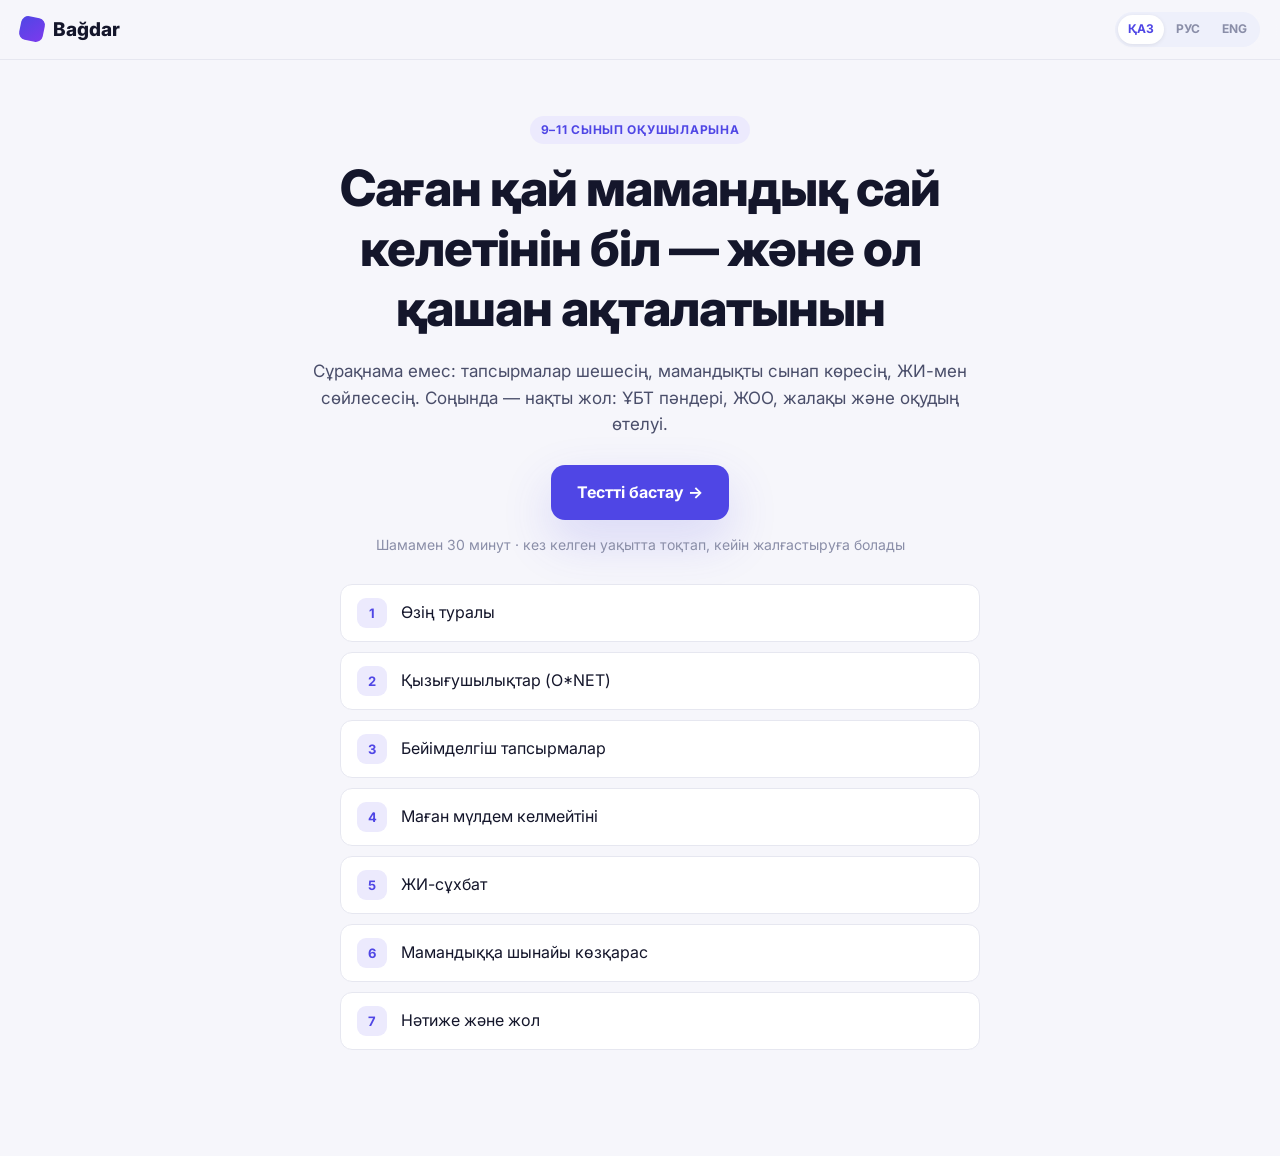
==== web/index.html @ 6731dbe7 "Bagdar: adaptive career guidance platform with education ROI model Co-Authored-By: Claude Opus 5.5 <" ====
<!DOCTYPE html>
<html lang="kk">
<head>
  <meta charset="UTF-8">
  <meta name="viewport" content="width=device-width, initial-scale=1, viewport-fit=cover">
  <title>Bağdar — мамандығыңды тап</title>
  <meta name="description" content="Мамандық таңдау тесті: қабілет, қызығушылық, ЖИ-сұхбат және білім инвестициясының өтелуі.">
  <link rel="preconnect" href="https://fonts.googleapis.com">
  <link rel="preconnect" href="https://fonts.gstatic.com" crossorigin>
  <link href="https://fonts.googleapis.com/css2?family=Inter:wght@400;500;600;700;800&display=swap" rel="stylesheet">
  <link rel="stylesheet" href="css/app.css">
</head>
<body>
  <header class="topbar" id="topbar">
    <a class="brand" href="#/" data-nav="home">
      <span class="brand__mark" aria-hidden="true"></span>Bağdar
    </a>
    <div class="topbar__progress" id="progress" hidden>
      <div class="topbar__bar"><div class="topbar__fill" id="progress-fill"></div></div>
      <span class="topbar__label" id="progress-label"></span>
    </div>
    <div class="langs" id="langs">
      <button data-lang="kk">ҚАЗ</button>
      <button data-lang="ru">РУС</button>
      <button data-lang="en">ENG</button>
    </div>
  </header>

  <main id="app" class="app" aria-live="polite"></main>

  <script type="module" src="js/main.js"></script>
</body>
</html>
---- web/css/app.css ----
/* =========================================================
   Bağdar — дизайн жүйесі
   ========================================================= */
:root {
  --ink: #14162b;
  --ink-2: #4a4e6a;
  --ink-3: #8a8ea8;
  --bg: #f6f6fb;
  --card: #ffffff;
  --line: #e6e7f0;
  --soft: #eef0fb;

  --brand: #4f46e5;
  --brand-2: #7c3aed;
  --brand-soft: #eceafd;
  --money: #f59e0b;
  --good: #10b981;
  --good-soft: #e7f8f1;
  --bad: #ef4444;
  --bad-soft: #fdecec;

  --r: 18px;
  --r-sm: 12px;
  --sh: 0 1px 2px rgba(20,22,43,.04), 0 8px 24px rgba(20,22,43,.06);
  --sh-lg: 0 20px 50px rgba(79,70,229,.18);
  --font: "Inter", system-ui, -apple-system, "Segoe UI", Roboto, sans-serif;
  --w: 720px;
}

* { box-sizing: border-box; }
html, body { margin: 0; }
body {
  font-family: var(--font); color: var(--ink); background: var(--bg);
  font-size: 16px; line-height: 1.55; -webkit-font-smoothing: antialiased;
}
button { font: inherit; cursor: pointer; color: inherit; }
h1, h2, h3 { margin: 0 0 .4em; line-height: 1.2; letter-spacing: -.02em; }
p { margin: 0 0 1em; }
[hidden] { display: none !important; }

/* ---------- Жоғарғы панель ---------- */
.topbar {
  position: sticky; top: 0; z-index: 20;
  display: flex; align-items: center; gap: 16px;
  padding: 12px 20px; background: rgba(246,246,251,.88);
  backdrop-filter: blur(12px); border-bottom: 1px solid var(--line);
}
.brand { display: flex; align-items: center; gap: 9px; font-weight: 800;
  font-size: 19px; color: var(--ink); text-decoration: none; }
.brand__mark { width: 24px; height: 24px; border-radius: 7px; transform: rotate(12deg);
  background: linear-gradient(135deg, var(--brand), var(--brand-2)); }
.topbar__progress { flex: 1; display: flex; align-items: center; gap: 10px; max-width: 420px; margin: 0 auto; }
.topbar__bar { flex: 1; height: 6px; background: var(--line); border-radius: 99px; overflow: hidden; }
.topbar__fill { height: 100%; width: 0; border-radius: 99px;
  background: linear-gradient(90deg, var(--brand), var(--brand-2)); transition: width .4s ease; }
.topbar__label { font-size: 12px; color: var(--ink-3); white-space: nowrap; font-weight: 600; }
.langs { display: flex; gap: 2px; background: var(--soft); padding: 3px; border-radius: 99px; margin-left: auto; }
.langs button { border: 0; background: none; padding: 5px 10px; border-radius: 99px;
  font-size: 12px; font-weight: 700; color: var(--ink-3); }
.langs button.on { background: var(--card); color: var(--brand); box-shadow: 0 1px 4px rgba(0,0,0,.08); }

/* ---------- Негізгі контейнер ---------- */
.app { max-width: var(--w); margin: 0 auto; padding: 28px 20px 80px; }
.screen { animation: in .35s ease both; }
@keyframes in { from { opacity: 0; transform: translateY(8px); } to { opacity: 1; transform: none; } }

.eyebrow { display: inline-block; font-size: 12px; font-weight: 700; letter-spacing: .06em;
  text-transform: uppercase; color: var(--brand); background: var(--brand-soft);
  padding: 5px 11px; border-radius: 99px; margin-bottom: 14px; }
.title { font-size: clamp(26px, 5vw, 36px); font-weight: 800; }
.lead { color: var(--ink-2); font-size: 17px; }
.muted { color: var(--ink-3); font-size: 14px; }

/* ---------- Батырмалар ---------- */
.btn { display: inline-flex; align-items: center; justify-content: center; gap: 8px;
  border: 0; border-radius: 14px; padding: 15px 26px; font-weight: 700; font-size: 16px;
  transition: transform .12s ease, box-shadow .12s ease, background .12s; }
.btn:active { transform: scale(.98); }
.btn--primary { background: var(--brand); color: #fff; box-shadow: var(--sh-lg); }
.btn--primary:hover { background: #4338ca; }
.btn--primary:disabled { background: var(--ink-3); box-shadow: none; cursor: not-allowed; }
.btn--ghost { background: var(--card); border: 1.5px solid var(--line); }
.btn--ghost:hover { border-color: var(--brand); color: var(--brand); }
.btn--block { width: 100%; }
.actions { display: flex; gap: 12px; margin-top: 28px; flex-wrap: wrap; }

/* ---------- Карточкалар ---------- */
.card { background: var(--card); border: 1px solid var(--line); border-radius: var(--r);
  padding: 22px; box-shadow: var(--sh); }
.stack > * + * { margin-top: 14px; }
.grid2 { display: grid; grid-template-columns: 1fr 1fr; gap: 12px; }

/* ---------- Таңдау нұсқалары ---------- */
.options { display: grid; gap: 10px; margin-top: 20px; }
.opt { display: flex; align-items: center; gap: 14px; width: 100%; text-align: left;
  background: var(--card); border: 1.5px solid var(--line); border-radius: var(--r-sm);
  padding: 15px 16px; font-size: 16px; transition: all .12s ease; }
.opt:hover { border-color: var(--brand); background: #fbfbff; }
.opt.on { border-color: var(--brand); background: var(--brand-soft); }
.opt__key { flex: none; width: 30px; height: 30px; border-radius: 9px; display: grid; place-items: center;
  background: var(--soft); font-weight: 800; font-size: 13px; color: var(--brand); }
.opt.on .opt__key { background: var(--brand); color: #fff; }
.opt__emoji { font-size: 22px; flex: none; }

.chips { display: flex; flex-wrap: wrap; gap: 8px; margin-top: 10px; }
.chip { border: 1.5px solid var(--line); background: var(--card); border-radius: 99px;
  padding: 9px 15px; font-size: 14px; font-weight: 600; }
.chip.on { border-color: var(--brand); background: var(--brand); color: #fff; }

.field { margin-top: 22px; }
.field__label { font-weight: 700; font-size: 15px; margin-bottom: 4px; display: block; }
select.input, input.input, textarea.input { width: 100%; font: inherit; padding: 13px 14px;
  border: 1.5px solid var(--line); border-radius: var(--r-sm); background: var(--card); margin-top: 8px; }
select.input:focus, input.input:focus, textarea.input:focus { outline: none; border-color: var(--brand); }

/* ---------- Тапсырмалар ---------- */
.q-counter { font-size: 13px; color: var(--ink-3); font-weight: 600; margin-bottom: 8px; }
.q-text { font-size: 21px; font-weight: 700; line-height: 1.35; }
.timer { display: inline-flex; align-items: center; gap: 6px; font-variant-numeric: tabular-nums;
  font-weight: 700; color: var(--brand); background: var(--brand-soft); padding: 5px 11px; border-radius: 99px; font-size: 14px; }
.figure { display: flex; justify-content: center; margin: 18px 0; }
.figure svg { max-width: 100%; height: auto; }

.schulte { display: grid; grid-template-columns: repeat(5, 1fr); gap: 6px; max-width: 380px; margin: 18px auto 0; }
.schulte button { aspect-ratio: 1; border: 1.5px solid var(--line); background: var(--card);
  border-radius: 10px; font-size: 20px; font-weight: 700; }
.schulte button.done { background: var(--good-soft); border-color: var(--good); color: var(--good); }
.schulte button.miss { animation: shake .3s; border-color: var(--bad); }
@keyframes shake { 25% { transform: translateX(-3px); } 75% { transform: translateX(3px); } }

.stroop-word { font-size: 52px; font-weight: 800; text-align: center; margin: 26px 0; letter-spacing: .02em; }

/* ---------- ЖИ-сұхбат ---------- */
.chat { display: flex; flex-direction: column; gap: 12px; margin-top: 18px; }
.msg { max-width: 86%; padding: 13px 16px; border-radius: 18px; font-size: 15.5px; }
.msg--ai { background: var(--card); border: 1px solid var(--line); border-bottom-left-radius: 6px; align-self: flex-start; }
.msg--me { background: var(--brand); color: #fff; border-bottom-right-radius: 6px; align-self: flex-end; }
.msg--typing { color: var(--ink-3); }
.composer { display: flex; gap: 10px; margin-top: 16px; position: sticky; bottom: 12px; }
.composer textarea { flex: 1; resize: none; margin: 0; min-height: 52px; }

/* ---------- Нәтижелер ---------- */
.rank { display: flex; align-items: center; gap: 14px; }
.rank__n { flex: none; width: 38px; height: 38px; border-radius: 12px; display: grid; place-items: center;
  font-weight: 800; background: var(--brand-soft); color: var(--brand); }
.rank__body { flex: 1; min-width: 0; }
.rank__name { font-weight: 800; font-size: 18px; }
.rank__pct { font-weight: 800; font-size: 22px; color: var(--brand); font-variant-numeric: tabular-nums; }
.meter { height: 8px; background: var(--line); border-radius: 99px; overflow: hidden; margin-top: 8px; }
.meter > div { height: 100%; border-radius: 99px; background: linear-gradient(90deg, var(--brand), var(--brand-2)); transition: width .8s ease; }

.why { margin-top: 12px; display: grid; gap: 6px; font-size: 14.5px; }
.why__row { display: flex; gap: 8px; }
.why__row--up { color: #047857; }
.why__row--down { color: #b45309; }
.quote { border-left: 3px solid var(--brand); padding: 6px 12px; color: var(--ink-2);
  font-style: italic; background: var(--soft); border-radius: 0 10px 10px 0; font-size: 14.5px; }

.banner { padding: 14px 16px; border-radius: var(--r-sm); font-size: 14.5px; }
.banner--info { background: var(--brand-soft); color: #3730a3; }
.banner--warn { background: #fff7e6; color: #92400e; }

.kpis { display: grid; grid-template-columns: repeat(2, 1fr); gap: 10px; }
.kpi { background: var(--soft); border-radius: var(--r-sm); padding: 14px; }
.kpi__v { font-size: 22px; font-weight: 800; font-variant-numeric: tabular-nums; }
.kpi__l { font-size: 12.5px; color: var(--ink-3); font-weight: 600; }
.kpi--good .kpi__v { color: var(--good); }
.kpi--bad .kpi__v { color: var(--bad); }

.table { width: 100%; border-collapse: collapse; font-size: 14.5px; }
.table td { padding: 10px 0; border-bottom: 1px solid var(--line); vertical-align: top; }
.table td:first-child { color: var(--ink-3); width: 42%; padding-right: 12px; }
.table td:last-child { font-weight: 600; }

.chart { width: 100%; height: auto; display: block; }
.tabs { display: flex; gap: 6px; background: var(--soft); padding: 4px; border-radius: 12px; }
.tabs button { flex: 1; border: 0; background: none; padding: 9px; border-radius: 9px; font-size: 14px; font-weight: 700; color: var(--ink-3); }
.tabs button.on { background: var(--card); color: var(--brand); box-shadow: 0 1px 4px rgba(0,0,0,.08); }

.day { display: grid; gap: 0; }
.day__row { display: grid; grid-template-columns: 58px 1fr; gap: 12px; padding: 9px 0; border-bottom: 1px dashed var(--line); font-size: 15px; }
.day__t { font-weight: 800; color: var(--brand); font-variant-numeric: tabular-nums; }
.places { display: grid; grid-template-columns: repeat(3, 1fr); gap: 10px; }
.place { background: var(--soft); border-radius: var(--r-sm); padding: 14px 10px; text-align: center; font-size: 13.5px; font-weight: 600; }
.place__e { font-size: 32px; display: block; margin-bottom: 6px; }

/* ---------- Басты бет ---------- */
.hero { text-align: center; padding: 28px 0 10px; }
.hero .title { font-size: clamp(32px, 7vw, 50px); }
.steps-list { display: grid; gap: 10px; margin-top: 28px; text-align: left; }
.steps-list li { list-style: none; display: flex; gap: 14px; align-items: center; background: var(--card);
  border: 1px solid var(--line); border-radius: var(--r-sm); padding: 13px 16px; }
.steps-list b { flex: none; width: 30px; height: 30px; border-radius: 9px; display: grid; place-items: center;
  background: var(--brand-soft); color: var(--brand); font-size: 13px; }
.steps-list ul { padding: 0; margin: 0; }

/* ---------- Сторис-карточка ---------- */
.story { aspect-ratio: 9/16; max-width: 340px; margin: 0 auto; border-radius: 26px; padding: 30px 24px;
  color: #fff; display: flex; flex-direction: column; justify-content: space-between;
  background: radial-gradient(120% 80% at 0% 0%, #7c3aed 0%, transparent 60%),
              radial-gradient(120% 80% at 100% 100%, #f59e0b 0%, transparent 55%), #1e1b4b;
  box-shadow: var(--sh-lg); }
.story__k { font-size: 13px; font-weight: 700; opacity: .8; letter-spacing: .08em; text-transform: uppercase; }
.story__arch { font-size: 34px; font-weight: 800; line-height: 1.1; margin: 10px 0; }
.story__emoji { font-size: 64px; }
.story__list { display: grid; gap: 8px; font-weight: 600; }
.story__brand { font-weight: 800; opacity: .9; }

@media (max-width: 560px) {
  .grid2, .kpis { grid-template-columns: 1fr 1fr; }
  .places { grid-template-columns: 1fr 1fr 1fr; }
  .q-text { font-size: 19px; }
  .topbar__label { display: none; }
}

/* ---------- 5 баллдық эмодзи шкаласы ---------- */
.scale { display: grid; grid-template-columns: repeat(5, 1fr); gap: 8px; margin-top: 22px; }
.scale__btn { display: flex; flex-direction: column; align-items: center; gap: 6px; padding: 14px 4px;
  background: var(--card); border: 1.5px solid var(--line); border-radius: var(--r-sm); transition: all .12s ease; }
.scale__btn:hover { border-color: var(--brand); transform: translateY(-2px); }
.scale__btn.on { border-color: var(--brand); background: var(--brand-soft); }
.scale__btn--mid { background: var(--soft); }
.scale__e { font-size: 30px; line-height: 1; }
.scale__l { font-size: 12px; font-weight: 600; color: var(--ink-2); text-align: center; line-height: 1.25; }

/* ---------- Қиындық деңгейі ---------- */
.lvl { display: flex; gap: 4px; margin: 2px 0 12px; }
.lvl i { width: 22px; height: 5px; border-radius: 99px; background: var(--line); }
.lvl i.on { background: var(--brand); }

/* ---------- Кеңсе тапсырмасы ---------- */
.codes { display: flex; align-items: center; justify-content: center; gap: 14px; margin: 26px 0 6px; flex-wrap: wrap; }
.code { font: 700 26px/1 ui-monospace, "SF Mono", Menlo, monospace; letter-spacing: .08em; padding: 16px 18px;
  background: var(--card); border: 1.5px solid var(--line); border-radius: var(--r-sm); }

/* ---------- Үш тірек ---------- */
.pillars { display: grid; gap: 7px; margin-top: 12px; }
.pillar { display: grid; grid-template-columns: 128px 1fr 44px; align-items: center; gap: 10px; font-size: 13.5px; }
.pillar .meter { margin: 0; }
.pillar__l { color: var(--ink-2); font-weight: 600; }
.pillar__v { text-align: right; font-weight: 700; font-variant-numeric: tabular-nums; }
details summary { list-style: none; } details summary::-webkit-details-marker { display: none; }

@media (max-width: 560px) {
  .scale { gap: 5px; } .scale__e { font-size: 26px; } .scale__l { font-size: 10.5px; }
  .pillar { grid-template-columns: 104px 1fr 40px; font-size: 12.5px; }
  .code { font-size: 20px; }
}
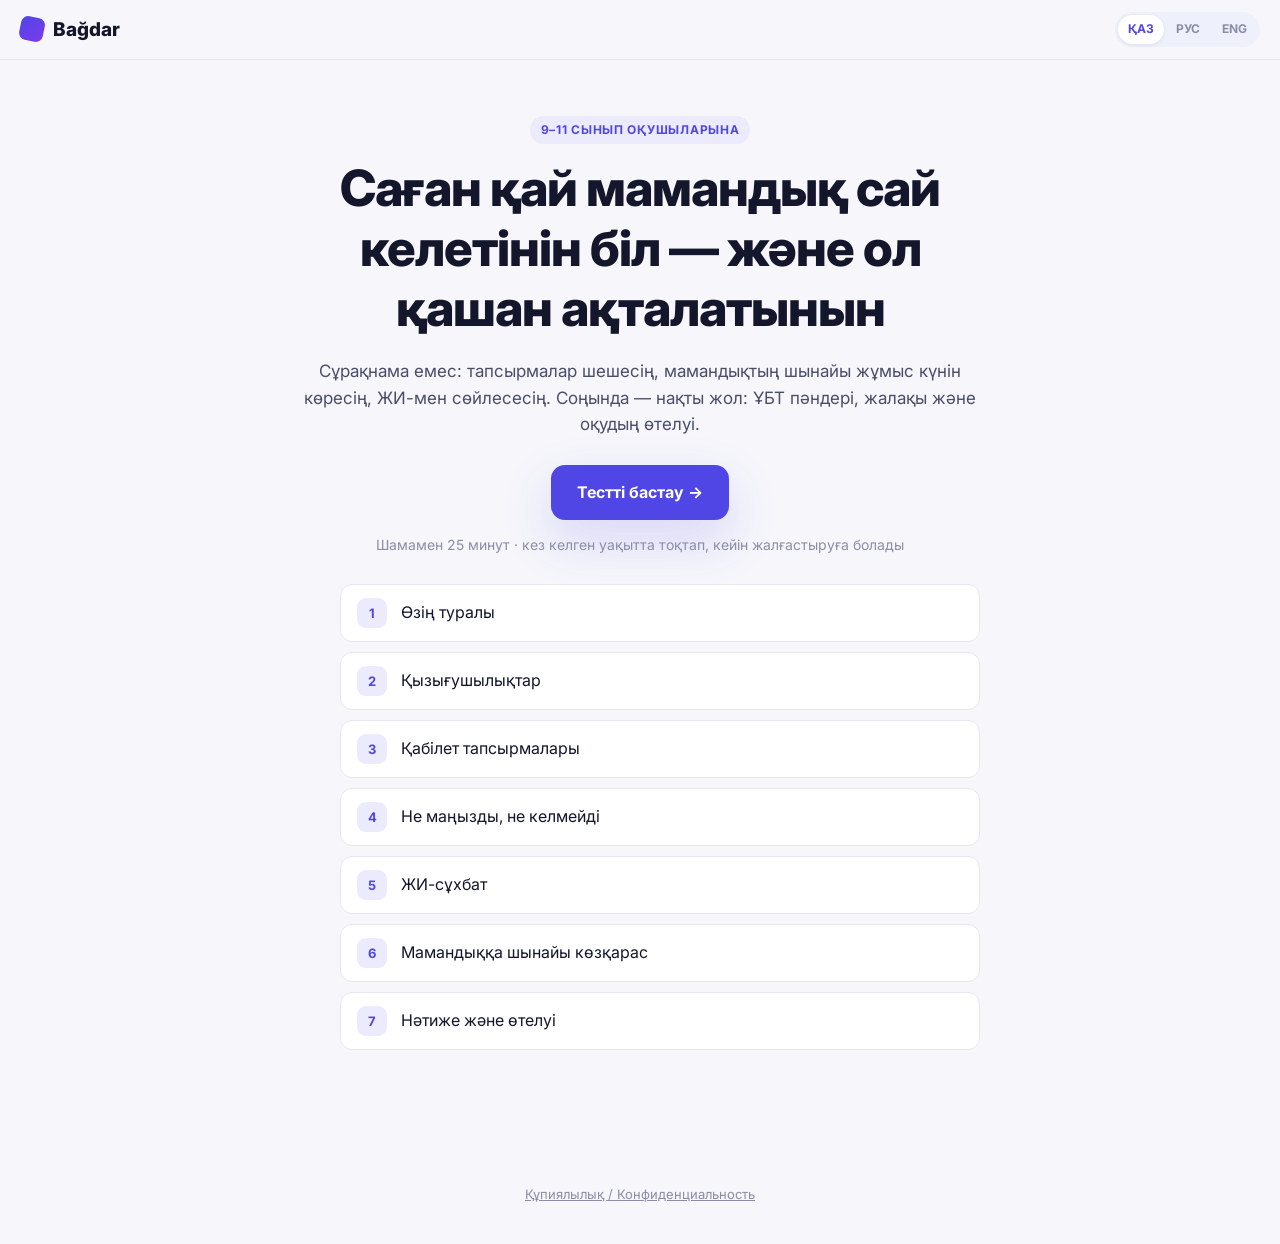
==== commit a760d3f6: "Values block, privacy, pilot validation tools and fixes - Work values (O*NET) as a 1-minute card ran" ====
--- a/web/index.html
+++ b/web/index.html
@@ -27,6 +27,7 @@
   </header>
 
   <main id="app" class="app" aria-live="polite"></main>
+  <footer class="footer"><a href="#/privacy" id="privacy-link">Құпиялылық / Конфиденциальность</a></footer>
 
   <script type="module" src="js/main.js"></script>
 </body>
--- a/web/css/app.css
+++ b/web/css/app.css
@@ -246,3 +246,17 @@
   .pillar { grid-template-columns: 104px 1fr 40px; font-size: 12.5px; }
   .code { font-size: 20px; }
 }
+
+/* Құндылық карточкалары */
+.values { display: grid; grid-template-columns: repeat(auto-fit, minmax(260px, 1fr)); gap: 10px; margin-top: 18px; }
+.value { display: flex; gap: 14px; align-items: center; text-align: left; padding: 14px 16px; border-radius: var(--r-sm);
+  border: 1.5px solid var(--line); background: var(--card); transition: border-color .15s, background .15s; }
+.value:hover { border-color: var(--brand); }
+.value.on { border-color: var(--brand); background: var(--brand-soft); }
+.value__n { flex: none; width: 40px; height: 40px; border-radius: 12px; display: grid; place-items: center;
+  font-size: 22px; background: var(--soft); }
+.value.on .value__n { background: var(--brand); color: #fff; font-weight: 800; font-size: 18px; }
+.note-us { font-size: 12px; color: var(--ink-3); margin: 8px 0 0; }
+.footer { text-align: center; padding: 28px 16px 40px; font-size: 13px; color: var(--ink-3); }
+.footer a { color: inherit; }
+.prose h2 { margin-top: 1.4em; } .prose p, .prose li { color: var(--ink-2); }
